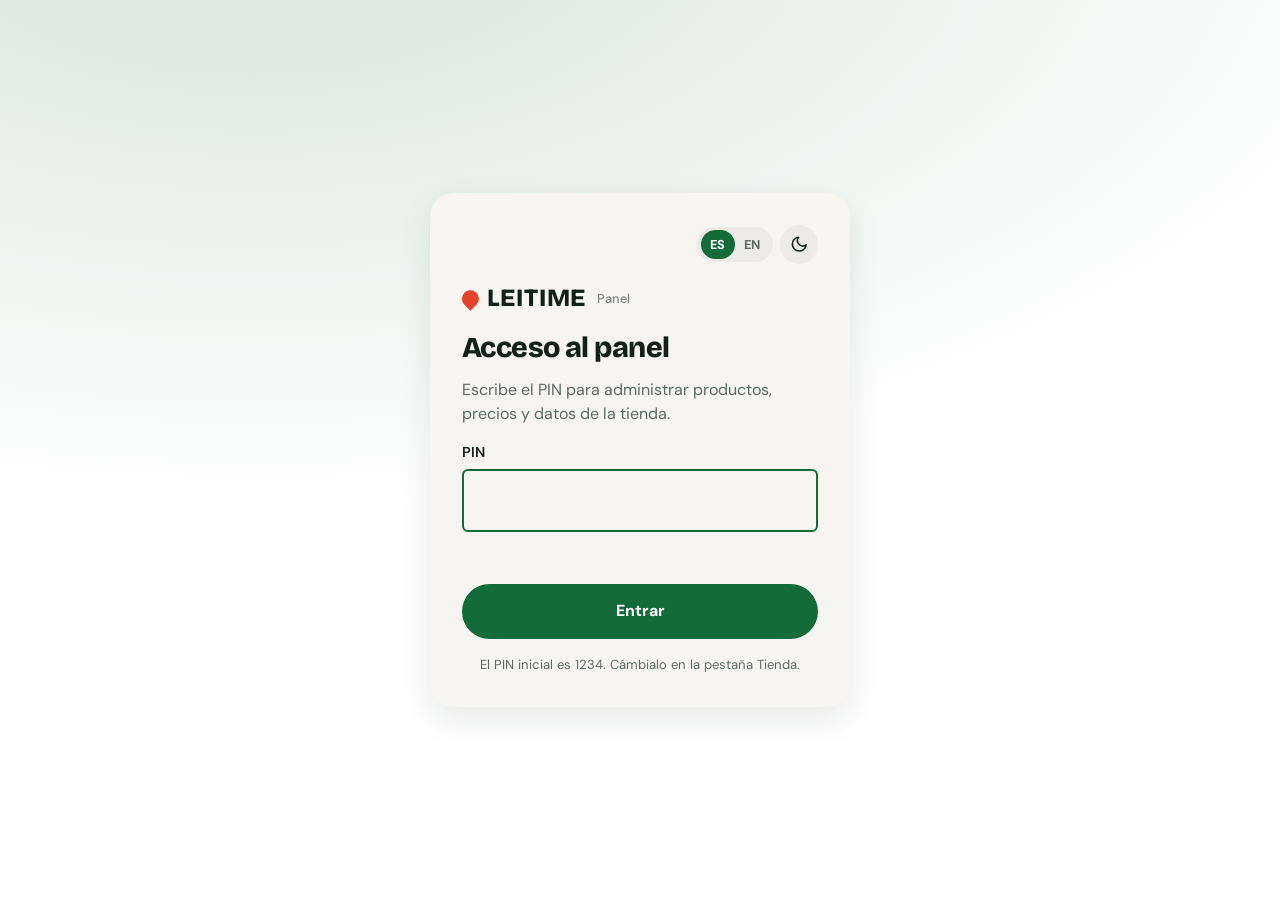
==== admin.html @ f63dd58e "Rebuild LEITIME as a JS-driven store with admin panel, dark mode and EN/ES - index.html and admin.ht" ====
<!DOCTYPE html>
<html lang="es">
<head>
<meta charset="UTF-8">
<meta name="viewport" content="width=device-width, initial-scale=1, viewport-fit=cover">
<meta name="robots" content="noindex">
<title>LEITIME · Panel</title>
<link href="https://fonts.googleapis.com/css2?family=Bricolage+Grotesque:opsz,wght@12..96,400..800&family=DM+Sans:wght@400;500;700&display=swap" rel="stylesheet">
<link rel="stylesheet" href="css/styles.css">
<script>try{var t=localStorage.getItem("leitime_tema");if(t)document.documentElement.dataset.theme=t;var l=localStorage.getItem("leitime_idioma");if(l)document.documentElement.lang=l}catch(e){}</script>
</head>
<body>
<div id="app"></div>
<script src="js/data.js"></script>
<script src="js/i18n.js"></script>
<script src="js/store.js"></script>
<script src="js/admin.js"></script>
</body>
</html>
---- css/styles.css ----
/* ============================================================
   LEITIME · Estilos
   Tema claro (fondo blanco) y tema oscuro (fondo negro).
   ============================================================ */
:root {
  --verde: #146B3A; --verde-osc: #0C4A27; --tomate: #E2432B; --tomate-osc: #C8351F; --mango: #FFC53D; --palta: #8BC34A; --wa: #25D366;
  --fondo: #FFFFFF; --papel: #F6F5F0; --papel-2: #ECEBE4; --tinta: #13201A; --tinta-2: #5C6A61; --linea: #E3E1D8;
  --sombra: 0 12px 32px rgba(19, 32, 26, .10); --radio: 18px;
  color-scheme: light;
  box-sizing: border-box;
}
@media (prefers-color-scheme: dark) {
  :root:not([data-theme="light"]) {
    --verde: #0F5A30; --verde-osc: #093D21; --fondo: #0A0C0B; --papel: #151917; --papel-2: #1E2420; --tinta: #F2F4F0; --tinta-2: #9FAAA3; --linea: #262D29;
    --sombra: 0 12px 32px rgba(0, 0, 0, .55); color-scheme: dark;
  }
}
:root[data-theme="dark"] {
  --verde: #0F5A30; --verde-osc: #093D21; --fondo: #0A0C0B; --papel: #151917; --papel-2: #1E2420; --tinta: #F2F4F0; --tinta-2: #9FAAA3; --linea: #262D29;
  --sombra: 0 12px 32px rgba(0, 0, 0, .55); color-scheme: dark;
}

html { scroll-padding-top: calc(env(safe-area-inset-top, 0px) + 84px); scroll-behavior: smooth; }
*, *::before, *::after { box-sizing: inherit; margin: 0; }
body { font-family: "DM Sans", system-ui, -apple-system, sans-serif; background: var(--fondo); color: var(--tinta); line-height: 1.5; -webkit-font-smoothing: antialiased; min-height: 100dvh; }
h1, h2, h3, .display { font-family: "Bricolage Grotesque", "DM Sans", sans-serif; font-weight: 800; letter-spacing: -.02em; line-height: 1.02; }
button { font: inherit; cursor: pointer; border: 0; background: none; color: inherit; }
input, select, textarea { font: inherit; color: inherit; }
a { color: inherit; }
:is(button, input, select, a, [tabindex]):focus-visible { outline: 3px solid var(--mango); outline-offset: 2px; border-radius: 6px; }
img { max-width: 100%; display: block; }
svg { display: block; }
.wrap { width: min(1180px, 100% - 2rem); margin-inline: auto; }
.oculto { display: none !important; }
.sr { position: absolute; width: 1px; height: 1px; overflow: hidden; clip: rect(0 0 0 0); white-space: nowrap; }

/* ---------- cabecera ---------- */
.top { position: sticky; top: 0; z-index: 40; background: var(--verde); color: #fff; padding: .65rem 0; padding-top: calc(.65rem + env(safe-area-inset-top, 0px)); }
.top .wrap { display: flex; align-items: center; gap: .75rem; }
.logo { font-family: "Bricolage Grotesque", sans-serif; font-weight: 800; font-size: 1.55rem; letter-spacing: .04em; display: flex; align-items: center; gap: .45rem; text-decoration: none; color: #fff; }
.logo i { width: .7em; height: .7em; background: var(--tomate); border-radius: 50% 50% 50% 0; transform: rotate(-45deg); display: inline-block; }
.logo small { font: 500 .8rem "DM Sans", sans-serif; letter-spacing: 0; opacity: .8; margin-left: .2rem; }
.nav { margin-left: auto; display: flex; gap: .15rem; }
.nav a { color: #fff; text-decoration: none; padding: .5rem .8rem; border-radius: 999px; font-weight: 500; }
.nav a:hover { background: rgba(255, 255, 255, .14); }
.controles { display: flex; align-items: center; gap: .4rem; margin-left: auto; }
.nav + .controles { margin-left: 0; }
.icon-btn { width: 2.4rem; height: 2.4rem; border-radius: 50%; display: grid; place-items: center; background: rgba(255, 255, 255, .12); color: #fff; transition: background .15s, transform .15s; }
.icon-btn:hover { background: rgba(255, 255, 255, .22); }
.icon-btn:active { transform: scale(.92); }
.icon-btn svg { width: 1.15rem; height: 1.15rem; }
.lang { display: flex; background: rgba(255, 255, 255, .12); border-radius: 999px; padding: .2rem; font-size: .8rem; font-weight: 700; letter-spacing: .04em; }
.lang button { padding: .3rem .6rem; border-radius: 999px; color: rgba(255, 255, 255, .7); }
.lang button[aria-pressed="true"] { background: #fff; color: var(--verde); }
.cart-btn { background: var(--mango); color: #13201A; font-weight: 700; padding: .55rem .5rem .55rem .95rem; border-radius: 999px; display: flex; align-items: center; gap: .5rem; transition: transform .15s; }
.cart-btn:active { transform: scale(.95); }
.cart-btn.pop { animation: pop .4s; }
@keyframes pop { 40% { transform: scale(1.15) rotate(-4deg); } }
.badge { background: var(--tomate); color: #fff; font-size: .75rem; min-width: 1.5em; height: 1.5em; border-radius: 999px; display: grid; place-items: center; padding: 0 .35em; }
@media (max-width: 860px) { .nav { display: none; } .cart-btn span:first-of-type { display: none; } .logo small { display: none; } }

/* ---------- hero ---------- */
.hero { background: var(--verde); color: #fff; overflow: hidden; position: relative; padding: 3rem 0 4.5rem; }
.hero .wrap { display: grid; grid-template-columns: 1.2fr 1fr; gap: 2rem; align-items: center; }
.hero h1 { font-size: clamp(2.8rem, 7vw, 6rem); max-width: 12ch; }
.hero p { font-size: 1.15rem; max-width: 46ch; margin-top: 1.2rem; color: #DCEBD8; }
.hero .cta { margin-top: 1.8rem; display: flex; gap: .8rem; flex-wrap: wrap; }
.btn { display: inline-flex; align-items: center; justify-content: center; gap: .5rem; padding: .85rem 1.4rem; border-radius: 999px; font-weight: 700; font-size: 1rem; transition: transform .15s, background .15s, opacity .15s; text-decoration: none; border: 2px solid transparent; }
.btn:active { transform: scale(.96); }
.btn[disabled] { opacity: .5; cursor: not-allowed; }
.btn-tomate { background: var(--tomate); color: #fff; }
.btn-tomate:hover { background: var(--tomate-osc); }
.btn-claro { background: rgba(255, 255, 255, .12); color: #fff; border-color: rgba(255, 255, 255, .4); }
.btn-claro:hover { background: rgba(255, 255, 255, .22); }
.btn-verde { background: var(--verde); color: #fff; }
.btn-verde:hover { background: var(--verde-osc); }
.btn-borde { border-color: var(--linea); background: var(--papel); }
.btn-borde:hover { border-color: var(--tinta-2); }
.btn-peligro { color: var(--tomate); border-color: var(--linea); background: var(--papel); }
.btn-peligro:hover { background: rgba(226, 67, 43, .1); border-color: var(--tomate); }
.btn-wa { background: var(--wa); color: #fff; width: 100%; font-size: 1.05rem; }
.btn-wa:hover { background: #1fb457; }
.btn.chico { padding: .5rem .9rem; font-size: .9rem; }
.estado { display: inline-flex; align-items: center; gap: .55rem; background: rgba(0, 0, 0, .25); padding: .4rem .9rem; border-radius: 999px; font-size: .9rem; margin-bottom: 1.2rem; }
.estado i { width: .6em; height: .6em; border-radius: 50%; background: var(--palta); box-shadow: 0 0 0 0 var(--palta); animation: latido 1.8s infinite; }
.estado.cerrado i { background: var(--mango); animation: none; }
@keyframes latido { 70% { box-shadow: 0 0 0 8px rgba(139, 195, 74, 0); } }
.canasta { position: relative; height: 340px; }
.fruta { position: absolute; font-size: clamp(3rem, 6vw, 5.2rem); filter: drop-shadow(0 12px 12px rgba(0, 0, 0, .25)); animation: caer .9s cubic-bezier(.22, 1.2, .36, 1) both, flotar 5s ease-in-out infinite; animation-delay: var(--d), calc(var(--d) + .9s); user-select: none; transition: transform .2s; line-height: 1; }
.fruta:hover { transform: scale(1.2) rotate(-8deg); }
@keyframes caer { from { transform: translateY(-500px) rotate(-30deg); opacity: 0; } }
@keyframes flotar { 50% { translate: 0 -12px; } }
.ola { position: absolute; left: 0; right: 0; bottom: -1px; height: 60px; background: var(--fondo); clip-path: ellipse(60% 100% at 50% 100%); }
@media (max-width: 820px) { .hero .wrap { grid-template-columns: 1fr; } .canasta { height: 220px; } }

/* ---------- marquesina ---------- */
.ofertas { margin-top: -2rem; position: relative; z-index: 2; }
.marquee { display: flex; overflow: hidden; background: var(--mango); color: #13201A; border-radius: 14px; font-weight: 700; padding: .65rem 0; white-space: nowrap; }
.marquee div { display: flex; gap: 2.5rem; padding-right: 2.5rem; animation: desliza 32s linear infinite; }
@keyframes desliza { to { transform: translateX(-100%); } }

/* ---------- tienda ---------- */
section { padding: 3rem 0; }
.titulo { display: flex; align-items: end; justify-content: space-between; gap: 1rem; flex-wrap: wrap; margin-bottom: 1.4rem; }
.titulo h2 { font-size: clamp(1.9rem, 4vw, 2.8rem); }
.titulo p { color: var(--tinta-2); }
.barra { display: flex; gap: .6rem; flex-wrap: wrap; align-items: center; margin-bottom: 1.4rem; position: sticky; top: calc(env(safe-area-inset-top, 0px) + 66px); background: var(--fondo); padding: .6rem 0; z-index: 10; }
.buscar { flex: 1 1 240px; display: flex; align-items: center; gap: .6rem; background: var(--papel); border: 2px solid var(--linea); border-radius: 999px; padding: .55rem 1rem; color: var(--tinta-2); }
.buscar:focus-within { border-color: var(--verde); }
.buscar svg { width: 1.1rem; height: 1.1rem; flex: none; }
.buscar input { flex: 1; border: 0; background: none; outline: none; min-width: 0; color: var(--tinta); }
.cats { display: flex; gap: .4rem; overflow-x: auto; scrollbar-width: none; padding-bottom: 2px; }
.cats::-webkit-scrollbar { display: none; }
.cat { padding: .5rem .95rem; border-radius: 999px; background: var(--papel); border: 2px solid var(--linea); font-weight: 600; white-space: nowrap; transition: all .15s; }
.cat[aria-pressed="true"] { background: var(--verde); color: #fff; border-color: var(--verde); }
.grid { display: grid; grid-template-columns: repeat(auto-fill, minmax(170px, 1fr)); gap: .9rem; }
.prod { background: var(--papel); border-radius: var(--radio); padding: 1rem; display: flex; flex-direction: column; gap: .3rem; position: relative; border: 2px solid transparent; transition: border-color .15s, transform .15s; }
.prod:hover { transform: translateY(-3px); border-color: var(--palta); }
.prod .icono { font-size: 3.2rem; line-height: 1; margin-bottom: .4rem; display: block; transition: transform .3s; height: 3.4rem; }
.prod .icono img { width: 3.4rem; height: 3.4rem; object-fit: cover; border-radius: 12px; }
.prod:hover .icono { transform: rotate(-6deg) scale(1.08); }
.prod h3 { font-size: 1.05rem; font-weight: 700; letter-spacing: 0; }
.prod small { color: var(--tinta-2); }
.prod .precio { font-family: "Bricolage Grotesque", sans-serif; font-weight: 800; font-size: 1.35rem; margin-top: auto; padding-top: .4rem; }
.prod .precio s { color: var(--tinta-2); font-weight: 400; font-size: .9rem; margin-left: .3rem; }
.oferta { position: absolute; top: .7rem; right: .7rem; background: var(--tomate); color: #fff; font-size: .72rem; font-weight: 700; padding: .2rem .55rem; border-radius: 999px; transform: rotate(6deg); }
.add { margin-top: .5rem; background: var(--verde); color: #fff; border-radius: 999px; padding: .55rem; font-weight: 700; display: flex; justify-content: center; align-items: center; gap: .4rem; transition: background .15s; }
.add:hover { background: var(--verde-osc); }
.stepper { margin-top: .5rem; display: flex; align-items: center; justify-content: space-between; background: var(--verde); color: #fff; border-radius: 999px; padding: .25rem; }
.stepper button { width: 2rem; height: 2rem; border-radius: 50%; background: rgba(255, 255, 255, .18); font-size: 1.2rem; font-weight: 700; display: grid; place-items: center; }
.stepper button:hover { background: rgba(255, 255, 255, .32); }
.stepper b { font-size: 1rem; }
.vacio { grid-column: 1 / -1; text-align: center; padding: 3rem 1rem; color: var(--tinta-2); }
.vacio b { display: block; font-size: 1.3rem; color: var(--tinta); margin-bottom: .3rem; }

/* ---------- cómo pedir / yapa ---------- */
.pasos { display: grid; grid-template-columns: repeat(auto-fit, minmax(230px, 1fr)); gap: 1rem; counter-reset: paso; }
.paso { background: var(--papel); border-radius: var(--radio); padding: 1.4rem; border-top: 6px solid var(--mango); }
.paso::before { counter-increment: paso; content: counter(paso); font-family: "Bricolage Grotesque", sans-serif; font-weight: 800; font-size: 2.4rem; color: var(--tomate); display: block; line-height: 1; }
.paso h3 { font-size: 1.2rem; margin: .4rem 0 .3rem; letter-spacing: 0; }
.paso p { color: var(--tinta-2); }
.yapa { background: var(--tomate); color: #fff; border-radius: 24px; padding: 2rem; display: grid; grid-template-columns: auto 1fr; gap: 1.5rem; align-items: center; }
.yapa .icono { font-size: 4.5rem; line-height: 1; }
.yapa h2 { font-size: clamp(1.7rem, 4vw, 2.6rem); }
.yapa p { margin-top: .5rem; max-width: 52ch; color: #FFE1DB; }
.yapa .barra-yapa { margin-top: 1rem; height: 14px; background: rgba(0, 0, 0, .25); border-radius: 999px; overflow: hidden; }
.yapa .barra-yapa i { display: block; height: 100%; background: var(--mango); width: 0; transition: width .5s cubic-bezier(.22, 1.2, .36, 1); }
.yapa .texto-yapa { margin-top: .6rem; font-weight: 700; color: #fff; }
@media (max-width: 600px) { .yapa { grid-template-columns: 1fr; text-align: center; } }

/* ---------- pie ---------- */
footer { background: var(--verde-osc); color: #CFE3D2; padding: 2.5rem 0 calc(2.5rem + env(safe-area-inset-bottom, 0px)); margin-top: 2rem; }
footer .wrap { display: grid; grid-template-columns: 1.4fr 1fr 1fr; gap: 1.5rem; }
footer strong { color: #fff; font-size: 1.25rem; font-family: "Bricolage Grotesque", sans-serif; letter-spacing: .04em; }
footer a { color: #fff; }
footer .fin { grid-column: 1 / -1; border-top: 1px solid rgba(255, 255, 255, .14); padding-top: 1.2rem; display: flex; justify-content: space-between; gap: 1rem; flex-wrap: wrap; font-size: .85rem; color: #9FBFA6; }
footer .fin a { color: #9FBFA6; text-decoration: none; }
footer .fin a:hover { color: #fff; }
@media (max-width: 720px) { footer .wrap { grid-template-columns: 1fr; } }

/* ---------- carrito ---------- */
.velo { position: fixed; inset: 0; background: rgba(0, 0, 0, .5); opacity: 0; pointer-events: none; transition: opacity .25s; z-index: 50; }
.velo.abierto { opacity: 1; pointer-events: auto; }
.panel { position: fixed; top: 0; right: 0; bottom: 0; width: min(440px, 100%); background: var(--fondo); color: var(--tinta); z-index: 60; transform: translateX(100%); transition: transform .32s cubic-bezier(.22, 1, .36, 1); display: flex; flex-direction: column; padding-top: env(safe-area-inset-top, 0px); padding-bottom: env(safe-area-inset-bottom, 0px); box-shadow: -10px 0 40px rgba(0, 0, 0, .25); }
.panel.abierto { transform: none; }
.panel-cab { display: flex; align-items: center; gap: 1rem; padding: 1.2rem; border-bottom: 2px solid var(--linea); }
.panel-cab h2 { font-size: 1.5rem; flex: 1; }
.cerrar { width: 2.4rem; height: 2.4rem; border-radius: 50%; background: var(--papel); font-size: 1.3rem; display: grid; place-items: center; }
.lineas { flex: 1; overflow: auto; padding: 1rem 1.2rem; display: flex; flex-direction: column; gap: .7rem; }
.linea { display: grid; grid-template-columns: auto 1fr auto; gap: .8rem; align-items: center; background: var(--papel); border-radius: 14px; padding: .7rem .9rem; animation: entra .25s; }
@keyframes entra { from { opacity: 0; transform: translateX(20px); } }
.linea .icono { font-size: 2rem; line-height: 1; }
.linea .icono img { width: 2.2rem; height: 2.2rem; object-fit: cover; border-radius: 8px; }
.linea b { display: block; }
.linea small { color: var(--tinta-2); }
.linea .stepper { margin: 0; padding: .15rem; gap: .2rem; }
.linea .stepper button { width: 1.7rem; height: 1.7rem; font-size: 1rem; }
.resumen { padding: 1.2rem; border-top: 2px solid var(--linea); display: flex; flex-direction: column; gap: .7rem; }
.fila { display: flex; justify-content: space-between; }
.fila.total { font-family: "Bricolage Grotesque", sans-serif; font-weight: 800; font-size: 1.5rem; }
.campo { display: flex; flex-direction: column; gap: .3rem; font-size: .9rem; font-weight: 600; }
.campo input, .campo select, .campo textarea { padding: .65rem .8rem; border-radius: 12px; border: 2px solid var(--linea); background: var(--papel); color: inherit; font-weight: 400; width: 100%; }
.campo input:focus, .campo select:focus, .campo textarea:focus { border-color: var(--verde); outline: none; }
.campo small { color: var(--tinta-2); font-weight: 400; }
.entrega { display: flex; gap: .5rem; }
.entrega label { flex: 1; text-align: center; padding: .6rem; border-radius: 12px; border: 2px solid var(--linea); cursor: pointer; font-weight: 600; }
.entrega input { position: absolute; opacity: 0; pointer-events: none; }
.entrega label:has(input:checked) { border-color: var(--verde); background: rgba(20, 107, 58, .1); color: var(--verde); }
:root[data-theme="dark"] .entrega label:has(input:checked) { color: var(--palta); }
.nota { font-size: .82rem; color: var(--tinta-2); text-align: center; }
.aviso { position: fixed; left: 50%; bottom: calc(env(safe-area-inset-bottom, 0px) + 1.2rem); transform: translate(-50%, 140%); background: var(--tinta); color: var(--fondo); padding: .75rem 1.2rem; border-radius: 999px; font-weight: 600; z-index: 100; transition: transform .3s cubic-bezier(.22, 1.2, .36, 1); white-space: nowrap; max-width: calc(100% - 2rem); overflow: hidden; text-overflow: ellipsis; }
.aviso.ver { transform: translate(-50%, 0); }
.vuela { position: fixed; z-index: 80; font-size: 2rem; pointer-events: none; transition: all .7s cubic-bezier(.4, -.2, .6, 1); line-height: 1; }
.confeti { position: fixed; top: -10px; width: 10px; height: 14px; z-index: 90; pointer-events: none; animation: cae 1.6s linear forwards; }
@keyframes cae { to { transform: translateY(110vh) rotate(720deg); opacity: 0; } }

/* ============================================================
   Panel de administración
   ============================================================ */
.admin { min-height: 100dvh; display: flex; flex-direction: column; }
.admin main { flex: 1; padding: 1.5rem 0 4rem; }
.login { min-height: 100dvh; display: grid; place-items: center; padding: 1rem; background: radial-gradient(1200px 600px at 20% -10%, rgba(20, 107, 58, .18), transparent), var(--fondo); }
.login form { width: min(420px, 100%); background: var(--papel); border-radius: 24px; padding: 2rem; box-shadow: var(--sombra); display: flex; flex-direction: column; gap: 1rem; }
.login .logo { color: var(--tinta); }
.login .logo small { color: var(--tinta-2); }
.login h1 { font-size: 1.8rem; }
.login p { color: var(--tinta-2); }
.login .pin { font-family: "Bricolage Grotesque", sans-serif; font-size: 1.6rem; letter-spacing: .4em; text-align: center; }
.login .error { color: var(--tomate); font-weight: 600; min-height: 1.4em; font-size: .9rem; }
.login .ayuda { font-size: .82rem; }
.login .controles { margin: 0; justify-content: flex-end; }
.login .icon-btn { background: var(--papel-2); color: var(--tinta); }
.login .lang { background: var(--papel-2); }
.login .lang button { color: var(--tinta-2); }
.login .lang button[aria-pressed="true"] { background: var(--verde); color: #fff; }
.tabs { display: flex; gap: .3rem; border-bottom: 2px solid var(--linea); margin-bottom: 1.5rem; overflow-x: auto; scrollbar-width: none; }
.tabs button { padding: .8rem 1.1rem; font-weight: 600; color: var(--tinta-2); border-bottom: 3px solid transparent; margin-bottom: -2px; white-space: nowrap; }
.tabs button[aria-selected="true"] { color: var(--tinta); border-color: var(--tomate); }
.tarjeta { background: var(--papel); border-radius: var(--radio); padding: 1.4rem; }
.tarjeta + .tarjeta { margin-top: 1rem; }
.tarjeta h2 { font-size: 1.4rem; margin-bottom: .3rem; }
.tarjeta h3 { font-size: 1.05rem; letter-spacing: 0; margin: 1.2rem 0 .6rem; }
.tarjeta > p { color: var(--tinta-2); margin-bottom: 1rem; max-width: 70ch; }
.herramientas { display: flex; gap: .6rem; flex-wrap: wrap; align-items: center; margin-bottom: 1rem; }
.herramientas .buscar { flex: 1 1 220px; }
.herramientas select { padding: .55rem .9rem; border-radius: 999px; border: 2px solid var(--linea); background: var(--papel); }
.resumen-admin { color: var(--tinta-2); font-size: .9rem; margin-bottom: .8rem; }
.tabla { width: 100%; border-collapse: collapse; }
.tabla th { text-align: left; font-size: .78rem; text-transform: uppercase; letter-spacing: .06em; color: var(--tinta-2); padding: .6rem .7rem; border-bottom: 2px solid var(--linea); }
.tabla td { padding: .7rem; border-bottom: 1px solid var(--linea); vertical-align: middle; }
.tabla tr:hover td { background: var(--papel-2); }
.tabla tr.invisible td { opacity: .55; }
.tabla .prod-celda { display: flex; align-items: center; gap: .8rem; }
.tabla .prod-celda .icono { font-size: 1.8rem; line-height: 1; width: 2.2rem; text-align: center; }
.tabla .prod-celda .icono img { width: 2.2rem; height: 2.2rem; object-fit: cover; border-radius: 8px; }
.tabla .prod-celda b { display: block; }
.tabla .prod-celda small { color: var(--tinta-2); }
.tabla .num { font-variant-numeric: tabular-nums; font-weight: 700; white-space: nowrap; }
.tabla .num s { color: var(--tinta-2); font-weight: 400; }
.tabla .acciones { display: flex; gap: .2rem; justify-content: flex-end; }
.pill { display: inline-block; padding: .2rem .6rem; border-radius: 999px; background: var(--papel-2); font-size: .8rem; font-weight: 600; }
.mini { width: 2.1rem; height: 2.1rem; border-radius: 8px; display: grid; place-items: center; color: var(--tinta-2); transition: background .15s, color .15s; }
.mini:hover { background: var(--papel-2); color: var(--tinta); }
.mini.peligro:hover { color: var(--tomate); }
.mini svg { width: 1rem; height: 1rem; }
.mini[disabled] { opacity: .3; cursor: default; }
.switch { position: relative; width: 2.6rem; height: 1.5rem; display: inline-block; }
.switch input { position: absolute; opacity: 0; inset: 0; margin: 0; cursor: pointer; }
.switch i { position: absolute; inset: 0; background: var(--linea); border-radius: 999px; transition: background .2s; }
.switch i::after { content: ""; position: absolute; top: .2rem; left: .2rem; width: 1.1rem; height: 1.1rem; background: #fff; border-radius: 50%; transition: transform .2s; box-shadow: 0 1px 3px rgba(0, 0, 0, .3); }
.switch input:checked + i { background: var(--verde); }
.switch input:checked + i::after { transform: translateX(1.1rem); }
.switch input:focus-visible + i { outline: 3px solid var(--mango); outline-offset: 2px; }
.form-grid { display: grid; grid-template-columns: repeat(auto-fit, minmax(220px, 1fr)); gap: .9rem 1rem; }
.form-grid .ancho { grid-column: 1 / -1; }
.acciones-form { display: flex; gap: .6rem; justify-content: flex-end; margin-top: 1.2rem; flex-wrap: wrap; }
.dias-check { display: flex; gap: .4rem; flex-wrap: wrap; }
.dias-check label { padding: .45rem .8rem; border-radius: 999px; border: 2px solid var(--linea); cursor: pointer; font-weight: 600; font-size: .9rem; }
.dias-check input { position: absolute; opacity: 0; pointer-events: none; }
.dias-check label:has(input:checked) { background: var(--verde); border-color: var(--verde); color: #fff; }
.lista { display: flex; flex-direction: column; gap: .5rem; }
.lista .item { display: grid; grid-template-columns: 1fr 1fr auto; gap: .6rem; align-items: center; background: var(--papel-2); border-radius: 12px; padding: .5rem .6rem; }
.lista .item input { padding: .5rem .7rem; border-radius: 10px; border: 2px solid transparent; background: var(--papel); }
.lista .item input:focus { border-color: var(--verde); outline: none; }
.lista .item .pill { justify-self: start; }
.lista .nuevo { grid-template-columns: 1fr 1fr auto; background: none; border: 2px dashed var(--linea); }
.pub-estado { display: flex; align-items: center; gap: .6rem; padding: .8rem 1rem; border-radius: 12px; background: var(--papel-2); font-weight: 600; margin-bottom: 1rem; }
.pub-estado i { width: .7rem; height: .7rem; border-radius: 50%; background: var(--palta); flex: none; }
.pub-estado.local i { background: var(--mango); }
.pasos-pub { counter-reset: p; display: grid; gap: .6rem; margin-top: .6rem; }
.pasos-pub li { list-style: none; display: flex; gap: .8rem; align-items: baseline; color: var(--tinta-2); }
.pasos-pub li::before { counter-increment: p; content: counter(p); font-family: "Bricolage Grotesque", sans-serif; font-weight: 800; color: var(--tomate); font-size: 1.3rem; }
.modal-velo { position: fixed; inset: 0; background: rgba(0, 0, 0, .55); z-index: 70; display: grid; place-items: center; padding: 1rem; animation: aparece .2s; overflow: auto; }
@keyframes aparece { from { opacity: 0; } }
.modal { width: min(640px, 100%); background: var(--fondo); border-radius: 24px; padding: 1.6rem; box-shadow: var(--sombra); animation: sube .25s cubic-bezier(.22, 1, .36, 1); max-height: calc(100dvh - 2rem); overflow: auto; }
@keyframes sube { from { transform: translateY(24px); opacity: 0; } }
.modal h2 { font-size: 1.5rem; margin-bottom: 1rem; }
.modal .error { color: var(--tomate); font-weight: 600; font-size: .9rem; min-height: 1.3em; margin-top: .6rem; }
.icono-preview { display: flex; align-items: center; gap: .6rem; }
.icono-preview .muestra { width: 3rem; height: 3rem; border-radius: 12px; background: var(--papel); display: grid; place-items: center; font-size: 1.8rem; flex: none; overflow: hidden; }
.icono-preview .muestra img { width: 100%; height: 100%; object-fit: cover; }
@media (max-width: 720px) {
  .tabla thead { display: none; }
  .tabla tr { display: grid; grid-template-columns: 1fr auto; gap: .3rem .8rem; padding: .8rem 0; border-bottom: 1px solid var(--linea); }
  .tabla td { border: 0; padding: .1rem 0; }
  .tabla td.celda-prod { grid-column: 1 / -1; }
  .tabla .acciones { grid-column: 1 / -1; justify-content: flex-start; }
  .tabla tr:hover td { background: none; }
  .lista .item, .lista .nuevo { grid-template-columns: 1fr; }
}
@media (prefers-reduced-motion: reduce) {
  .fruta, .estado i, .marquee div, .confeti, .vuela { animation: none !important; transition: none !important; }
  html { scroll-behavior: auto; }
}
@media print { .top, .hero, .ofertas, .velo, .panel, .aviso, footer .fin { display: none !important; } }
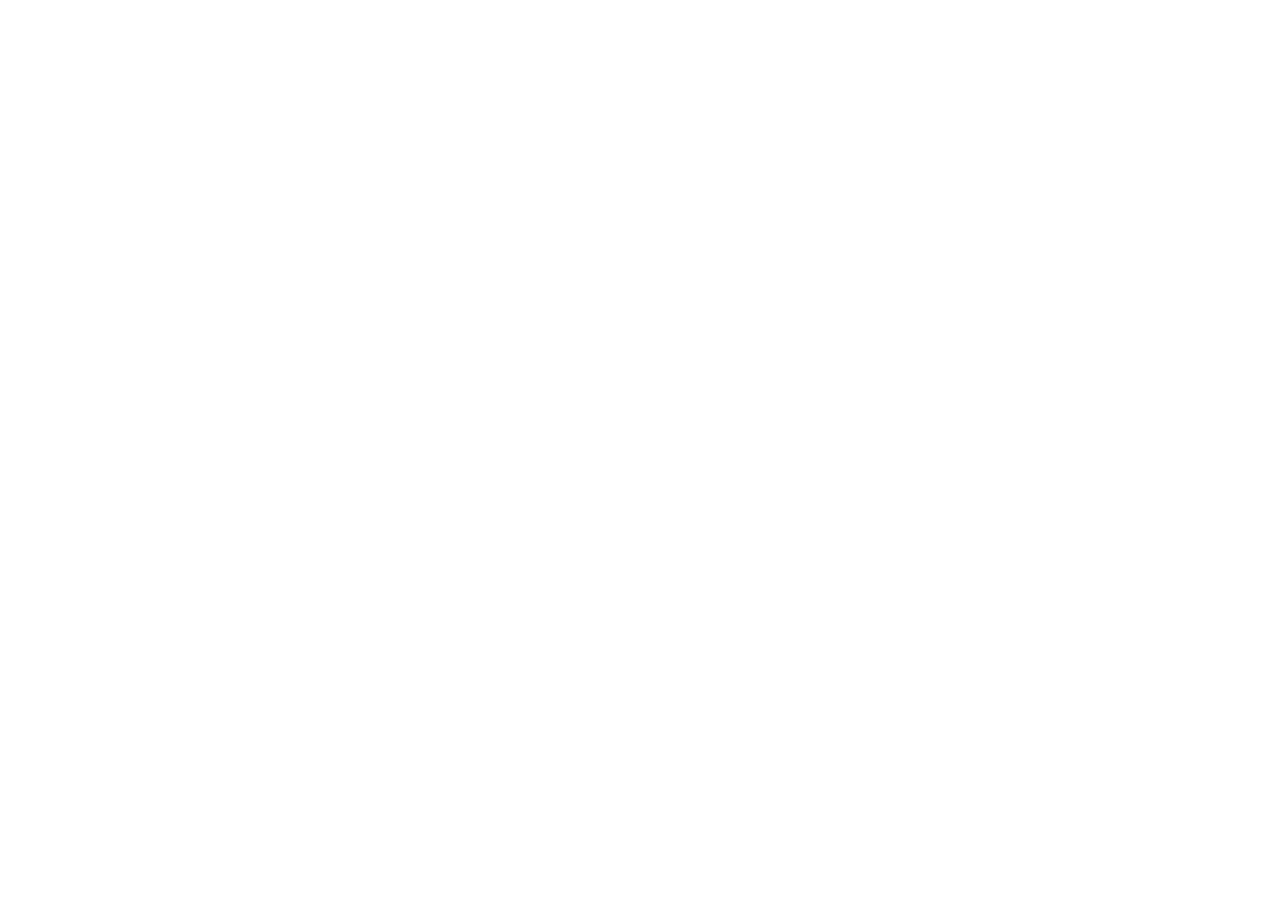
==== commit e87cd42e: "Move all store data to Firebase and add appearance settings - Firestore holds config, catalog, produ" ====
--- a/admin.html
+++ b/admin.html
@@ -4,16 +4,16 @@
 <meta charset="UTF-8">
 <meta name="viewport" content="width=device-width, initial-scale=1, viewport-fit=cover">
 <meta name="robots" content="noindex">
-<title>LEITIME · Panel</title>
+<meta name="theme-color" content="#146B3A">
+<title>El Mercado de Amazonas · Panel</title>
+<link rel="preconnect" href="https://www.gstatic.com" crossorigin>
 <link href="https://fonts.googleapis.com/css2?family=Bricolage+Grotesque:opsz,wght@12..96,400..800&family=DM+Sans:wght@400;500;700&display=swap" rel="stylesheet">
 <link rel="stylesheet" href="css/styles.css">
 <script>try{var t=localStorage.getItem("leitime_tema");if(t)document.documentElement.dataset.theme=t;var l=localStorage.getItem("leitime_idioma");if(l)document.documentElement.lang=l}catch(e){}</script>
 </head>
 <body>
 <div id="app"></div>
-<script src="js/data.js"></script>
-<script src="js/i18n.js"></script>
-<script src="js/store.js"></script>
-<script src="js/admin.js"></script>
+<noscript>El panel necesita JavaScript. · The dashboard needs JavaScript.</noscript>
+<script type="module" src="js/admin.js"></script>
 </body>
 </html>
--- a/css/styles.css
+++ b/css/styles.css
@@ -1,9 +1,13 @@
 /* ============================================================
-   LEITIME · Estilos
+   El Mercado de Amazonas · Estilos
    Tema claro (fondo blanco) y tema oscuro (fondo negro).
+   Colores y letras se pueden cambiar desde el panel (variables --verde,
+   --tomate, --mango, --fuente-titulos, --fuente-texto).
    ============================================================ */
 :root {
-  --verde: #146B3A; --verde-osc: #0C4A27; --tomate: #E2432B; --tomate-osc: #C8351F; --mango: #FFC53D; --palta: #8BC34A; --wa: #25D366;
+  --verde: #146B3A; --tomate: #E2432B; --mango: #FFC53D; --palta: #8BC34A; --wa: #25D366;
+  --verde-osc: color-mix(in srgb, var(--verde) 68%, #000); --tomate-osc: color-mix(in srgb, var(--tomate) 85%, #000);
+  --fuente-titulos: "Bricolage Grotesque"; --fuente-texto: "DM Sans";
   --fondo: #FFFFFF; --papel: #F6F5F0; --papel-2: #ECEBE4; --tinta: #13201A; --tinta-2: #5C6A61; --linea: #E3E1D8;
   --sombra: 0 12px 32px rgba(19, 32, 26, .10); --radio: 18px;
   color-scheme: light;
@@ -11,19 +15,21 @@
 }
 @media (prefers-color-scheme: dark) {
   :root:not([data-theme="light"]) {
-    --verde: #0F5A30; --verde-osc: #093D21; --fondo: #0A0C0B; --papel: #151917; --papel-2: #1E2420; --tinta: #F2F4F0; --tinta-2: #9FAAA3; --linea: #262D29;
+    --fondo: #0A0C0B; --papel: #151917; --papel-2: #1E2420; --tinta: #F2F4F0; --tinta-2: #9FAAA3; --linea: #262D29;
     --sombra: 0 12px 32px rgba(0, 0, 0, .55); color-scheme: dark;
+    --verde-osc: color-mix(in srgb, var(--verde) 55%, #000);
   }
 }
 :root[data-theme="dark"] {
-  --verde: #0F5A30; --verde-osc: #093D21; --fondo: #0A0C0B; --papel: #151917; --papel-2: #1E2420; --tinta: #F2F4F0; --tinta-2: #9FAAA3; --linea: #262D29;
+  --fondo: #0A0C0B; --papel: #151917; --papel-2: #1E2420; --tinta: #F2F4F0; --tinta-2: #9FAAA3; --linea: #262D29;
   --sombra: 0 12px 32px rgba(0, 0, 0, .55); color-scheme: dark;
+  --verde-osc: color-mix(in srgb, var(--verde) 55%, #000);
 }
 
 html { scroll-padding-top: calc(env(safe-area-inset-top, 0px) + 84px); scroll-behavior: smooth; }
 *, *::before, *::after { box-sizing: inherit; margin: 0; }
-body { font-family: "DM Sans", system-ui, -apple-system, sans-serif; background: var(--fondo); color: var(--tinta); line-height: 1.5; -webkit-font-smoothing: antialiased; min-height: 100dvh; }
-h1, h2, h3, .display { font-family: "Bricolage Grotesque", "DM Sans", sans-serif; font-weight: 800; letter-spacing: -.02em; line-height: 1.02; }
+body { font-family: var(--fuente-texto), "DM Sans", system-ui, -apple-system, sans-serif; background: var(--fondo); color: var(--tinta); line-height: 1.5; -webkit-font-smoothing: antialiased; min-height: 100dvh; }
+h1, h2, h3, .display { font-family: var(--fuente-titulos), "Bricolage Grotesque", "DM Sans", sans-serif; font-weight: 800; letter-spacing: -.02em; line-height: 1.02; }
 button { font: inherit; cursor: pointer; border: 0; background: none; color: inherit; }
 input, select, textarea { font: inherit; color: inherit; }
 a { color: inherit; }
@@ -37,9 +43,9 @@
 /* ---------- cabecera ---------- */
 .top { position: sticky; top: 0; z-index: 40; background: var(--verde); color: #fff; padding: .65rem 0; padding-top: calc(.65rem + env(safe-area-inset-top, 0px)); }
 .top .wrap { display: flex; align-items: center; gap: .75rem; }
-.logo { font-family: "Bricolage Grotesque", sans-serif; font-weight: 800; font-size: 1.55rem; letter-spacing: .04em; display: flex; align-items: center; gap: .45rem; text-decoration: none; color: #fff; }
+.logo { font-family: var(--fuente-titulos), "Bricolage Grotesque", sans-serif; font-weight: 800; font-size: clamp(1.1rem, 2.4vw, 1.55rem); line-height: 1.05; letter-spacing: .04em; display: flex; align-items: center; gap: .45rem; text-decoration: none; color: #fff; }
 .logo i { width: .7em; height: .7em; background: var(--tomate); border-radius: 50% 50% 50% 0; transform: rotate(-45deg); display: inline-block; }
-.logo small { font: 500 .8rem "DM Sans", sans-serif; letter-spacing: 0; opacity: .8; margin-left: .2rem; }
+.logo small { font: 500 .8rem var(--fuente-texto), "DM Sans", sans-serif; letter-spacing: 0; opacity: .8; margin-left: .2rem; }
 .nav { margin-left: auto; display: flex; gap: .15rem; }
 .nav a { color: #fff; text-decoration: none; padding: .5rem .8rem; border-radius: 999px; font-weight: 500; }
 .nav a:hover { background: rgba(255, 255, 255, .14); }
@@ -60,7 +66,9 @@
 @media (max-width: 860px) { .nav { display: none; } .cart-btn span:first-of-type { display: none; } .logo small { display: none; } }
 
 /* ---------- hero ---------- */
-.hero { background: var(--verde); color: #fff; overflow: hidden; position: relative; padding: 3rem 0 4.5rem; }
+.hero { background: var(--verde); color: #fff; }
+.hero, .top { color: #fff; }
+.hero { overflow: hidden; position: relative; padding: 3rem 0 4.5rem; }
 .hero .wrap { display: grid; grid-template-columns: 1.2fr 1fr; gap: 2rem; align-items: center; }
 .hero h1 { font-size: clamp(2.8rem, 7vw, 6rem); max-width: 12ch; }
 .hero p { font-size: 1.15rem; max-width: 46ch; margin-top: 1.2rem; color: #DCEBD8; }
@@ -121,7 +129,7 @@
 .prod:hover .icono { transform: rotate(-6deg) scale(1.08); }
 .prod h3 { font-size: 1.05rem; font-weight: 700; letter-spacing: 0; }
 .prod small { color: var(--tinta-2); }
-.prod .precio { font-family: "Bricolage Grotesque", sans-serif; font-weight: 800; font-size: 1.35rem; margin-top: auto; padding-top: .4rem; }
+.prod .precio { font-family: var(--fuente-titulos), "Bricolage Grotesque", sans-serif; font-weight: 800; font-size: 1.35rem; margin-top: auto; padding-top: .4rem; }
 .prod .precio s { color: var(--tinta-2); font-weight: 400; font-size: .9rem; margin-left: .3rem; }
 .oferta { position: absolute; top: .7rem; right: .7rem; background: var(--tomate); color: #fff; font-size: .72rem; font-weight: 700; padding: .2rem .55rem; border-radius: 999px; transform: rotate(6deg); }
 .add { margin-top: .5rem; background: var(--verde); color: #fff; border-radius: 999px; padding: .55rem; font-weight: 700; display: flex; justify-content: center; align-items: center; gap: .4rem; transition: background .15s; }
@@ -136,7 +144,7 @@
 /* ---------- cómo pedir / yapa ---------- */
 .pasos { display: grid; grid-template-columns: repeat(auto-fit, minmax(230px, 1fr)); gap: 1rem; counter-reset: paso; }
 .paso { background: var(--papel); border-radius: var(--radio); padding: 1.4rem; border-top: 6px solid var(--mango); }
-.paso::before { counter-increment: paso; content: counter(paso); font-family: "Bricolage Grotesque", sans-serif; font-weight: 800; font-size: 2.4rem; color: var(--tomate); display: block; line-height: 1; }
+.paso::before { counter-increment: paso; content: counter(paso); font-family: var(--fuente-titulos), "Bricolage Grotesque", sans-serif; font-weight: 800; font-size: 2.4rem; color: var(--tomate); display: block; line-height: 1; }
 .paso h3 { font-size: 1.2rem; margin: .4rem 0 .3rem; letter-spacing: 0; }
 .paso p { color: var(--tinta-2); }
 .yapa { background: var(--tomate); color: #fff; border-radius: 24px; padding: 2rem; display: grid; grid-template-columns: auto 1fr; gap: 1.5rem; align-items: center; }
@@ -151,7 +159,7 @@
 /* ---------- pie ---------- */
 footer { background: var(--verde-osc); color: #CFE3D2; padding: 2.5rem 0 calc(2.5rem + env(safe-area-inset-bottom, 0px)); margin-top: 2rem; }
 footer .wrap { display: grid; grid-template-columns: 1.4fr 1fr 1fr; gap: 1.5rem; }
-footer strong { color: #fff; font-size: 1.25rem; font-family: "Bricolage Grotesque", sans-serif; letter-spacing: .04em; }
+footer strong { color: #fff; font-size: 1.25rem; font-family: var(--fuente-titulos), "Bricolage Grotesque", sans-serif; letter-spacing: .04em; }
 footer a { color: #fff; }
 footer .fin { grid-column: 1 / -1; border-top: 1px solid rgba(255, 255, 255, .14); padding-top: 1.2rem; display: flex; justify-content: space-between; gap: 1rem; flex-wrap: wrap; font-size: .85rem; color: #9FBFA6; }
 footer .fin a { color: #9FBFA6; text-decoration: none; }
@@ -177,7 +185,7 @@
 .linea .stepper button { width: 1.7rem; height: 1.7rem; font-size: 1rem; }
 .resumen { padding: 1.2rem; border-top: 2px solid var(--linea); display: flex; flex-direction: column; gap: .7rem; }
 .fila { display: flex; justify-content: space-between; }
-.fila.total { font-family: "Bricolage Grotesque", sans-serif; font-weight: 800; font-size: 1.5rem; }
+.fila.total { font-family: var(--fuente-titulos), "Bricolage Grotesque", sans-serif; font-weight: 800; font-size: 1.5rem; }
 .campo { display: flex; flex-direction: column; gap: .3rem; font-size: .9rem; font-weight: 600; }
 .campo input, .campo select, .campo textarea { padding: .65rem .8rem; border-radius: 12px; border: 2px solid var(--linea); background: var(--papel); color: inherit; font-weight: 400; width: 100%; }
 .campo input:focus, .campo select:focus, .campo textarea:focus { border-color: var(--verde); outline: none; }
@@ -205,7 +213,7 @@
 .login .logo small { color: var(--tinta-2); }
 .login h1 { font-size: 1.8rem; }
 .login p { color: var(--tinta-2); }
-.login .pin { font-family: "Bricolage Grotesque", sans-serif; font-size: 1.6rem; letter-spacing: .4em; text-align: center; }
+.login .pin { font-family: var(--fuente-titulos), "Bricolage Grotesque", sans-serif; font-size: 1.6rem; letter-spacing: .4em; text-align: center; }
 .login .error { color: var(--tomate); font-weight: 600; min-height: 1.4em; font-size: .9rem; }
 .login .ayuda { font-size: .82rem; }
 .login .controles { margin: 0; justify-content: flex-end; }
@@ -269,7 +277,7 @@
 .pub-estado.local i { background: var(--mango); }
 .pasos-pub { counter-reset: p; display: grid; gap: .6rem; margin-top: .6rem; }
 .pasos-pub li { list-style: none; display: flex; gap: .8rem; align-items: baseline; color: var(--tinta-2); }
-.pasos-pub li::before { counter-increment: p; content: counter(p); font-family: "Bricolage Grotesque", sans-serif; font-weight: 800; color: var(--tomate); font-size: 1.3rem; }
+.pasos-pub li::before { counter-increment: p; content: counter(p); font-family: var(--fuente-titulos), "Bricolage Grotesque", sans-serif; font-weight: 800; color: var(--tomate); font-size: 1.3rem; }
 .modal-velo { position: fixed; inset: 0; background: rgba(0, 0, 0, .55); z-index: 70; display: grid; place-items: center; padding: 1rem; animation: aparece .2s; overflow: auto; }
 @keyframes aparece { from { opacity: 0; } }
 .modal { width: min(640px, 100%); background: var(--fondo); border-radius: 24px; padding: 1.6rem; box-shadow: var(--sombra); animation: sube .25s cubic-bezier(.22, 1, .36, 1); max-height: calc(100dvh - 2rem); overflow: auto; }
@@ -293,3 +301,50 @@
   html { scroll-behavior: auto; }
 }
 @media print { .top, .hero, .ofertas, .velo, .panel, .aviso, footer .fin { display: none !important; } }
+
+/* ---------- estados de carga / configuración ---------- */
+.pantalla { min-height: 100dvh; display: grid; place-items: center; padding: 1.5rem; text-align: center; }
+.pantalla .caja { max-width: 560px; background: var(--papel); border-radius: 24px; padding: 2.2rem; box-shadow: var(--sombra); }
+.pantalla h1 { font-size: 1.8rem; margin: .8rem 0 .5rem; }
+.pantalla p { color: var(--tinta-2); }
+.pantalla code { background: var(--papel-2); padding: .1rem .4rem; border-radius: 6px; font-size: .9em; }
+.pantalla .btn { margin-top: 1.2rem; }
+.spinner { width: 2.6rem; height: 2.6rem; border-radius: 50%; border: 4px solid var(--linea); border-top-color: var(--verde); animation: gira .8s linear infinite; margin: 0 auto; }
+@keyframes gira { to { transform: rotate(360deg); } }
+.skeleton .prod { min-height: 220px; background: linear-gradient(100deg, var(--papel) 40%, var(--papel-2) 50%, var(--papel) 60%); background-size: 200% 100%; animation: brillo 1.4s infinite; }
+@keyframes brillo { to { background-position: -200% 0; } }
+
+/* ---------- panel: pedidos ---------- */
+.pedidos { display: grid; gap: .8rem; }
+.pedido { background: var(--papel); border-radius: var(--radio); padding: 1rem 1.2rem; display: grid; grid-template-columns: 1fr auto; gap: .6rem 1rem; border-left: 6px solid var(--mango); }
+.pedido.atendido { border-left-color: var(--palta); }
+.pedido.entregado { border-left-color: var(--verde); opacity: .75; }
+.pedido.cancelado { border-left-color: var(--linea); opacity: .55; }
+.pedido header { display: flex; flex-wrap: wrap; gap: .4rem 1rem; align-items: baseline; }
+.pedido h3 { font-size: 1.15rem; letter-spacing: 0; }
+.pedido time { color: var(--tinta-2); font-size: .85rem; }
+.pedido ul { list-style: none; padding: 0; margin: .3rem 0; color: var(--tinta-2); font-size: .92rem; columns: 2; column-gap: 1.5rem; }
+.pedido ul li { break-inside: avoid; }
+.pedido .total-pedido { font-family: var(--fuente-titulos), sans-serif; font-weight: 800; font-size: 1.4rem; text-align: right; }
+.pedido .meta { font-size: .88rem; color: var(--tinta-2); }
+.pedido .acciones-pedido { display: flex; gap: .4rem; align-items: center; justify-content: flex-end; }
+.pedido select { padding: .45rem .8rem; border-radius: 999px; border: 2px solid var(--linea); background: var(--papel-2); font-weight: 600; }
+.estado-pill { padding: .2rem .7rem; border-radius: 999px; font-size: .78rem; font-weight: 700; background: var(--mango); color: #13201A; }
+.pedido.atendido .estado-pill { background: var(--palta); }
+.pedido.entregado .estado-pill { background: var(--verde); color: #fff; }
+.pedido.cancelado .estado-pill { background: var(--linea); }
+@media (max-width: 640px) { .pedido { grid-template-columns: 1fr; } .pedido ul { columns: 1; } .pedido .total-pedido, .pedido .acciones-pedido { text-align: left; justify-content: flex-start; } }
+
+/* ---------- panel: apariencia ---------- */
+.color-campo { display: flex; align-items: center; gap: .7rem; }
+.color-campo input[type="color"] { width: 3rem; height: 2.6rem; padding: .2rem; border-radius: 10px; border: 2px solid var(--linea); background: var(--papel); cursor: pointer; }
+.color-campo input[type="text"] { flex: 1; }
+.preview { margin-top: 1rem; border-radius: 18px; overflow: hidden; border: 2px solid var(--linea); }
+.preview .p-top { background: var(--pv-verde); color: #fff; padding: 1rem 1.2rem; display: flex; justify-content: space-between; align-items: center; gap: 1rem; }
+.preview .p-top b { font-family: var(--pv-titulos), sans-serif; font-size: 1.3rem; letter-spacing: .03em; }
+.preview .p-top span { background: var(--pv-mango); color: #13201A; padding: .35rem .8rem; border-radius: 999px; font-weight: 700; font-size: .85rem; }
+.preview .p-cuerpo { padding: 1.2rem; font-family: var(--pv-texto), sans-serif; display: grid; grid-template-columns: 1fr auto; gap: 1rem; align-items: center; }
+.preview .p-cuerpo h4 { font-family: var(--pv-titulos), sans-serif; font-size: 1.6rem; letter-spacing: -.02em; line-height: 1.05; }
+.preview .p-cuerpo p { color: var(--tinta-2); margin-top: .3rem; }
+.preview .p-cuerpo i { background: var(--pv-tomate); color: #fff; padding: .6rem 1.1rem; border-radius: 999px; font-weight: 700; font-style: normal; }
+.fuente-op { font-size: 1.05rem; }
